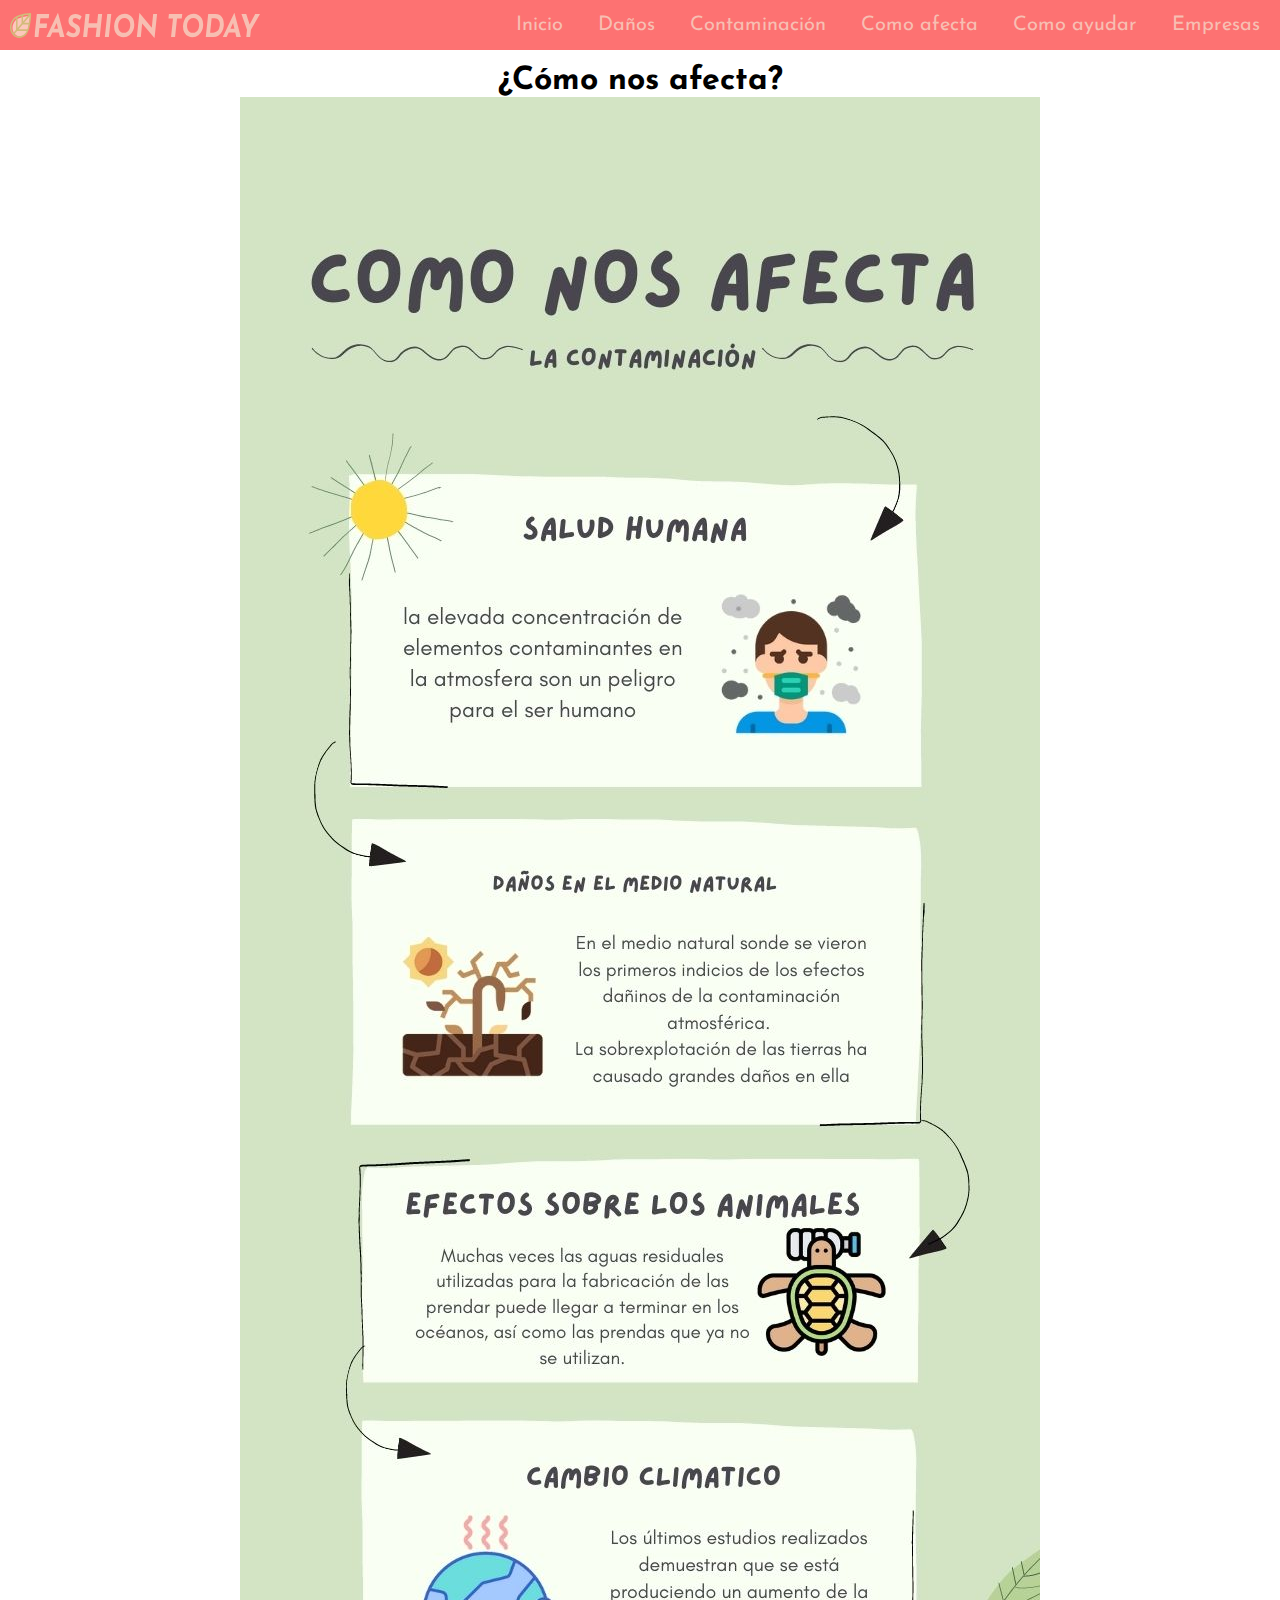
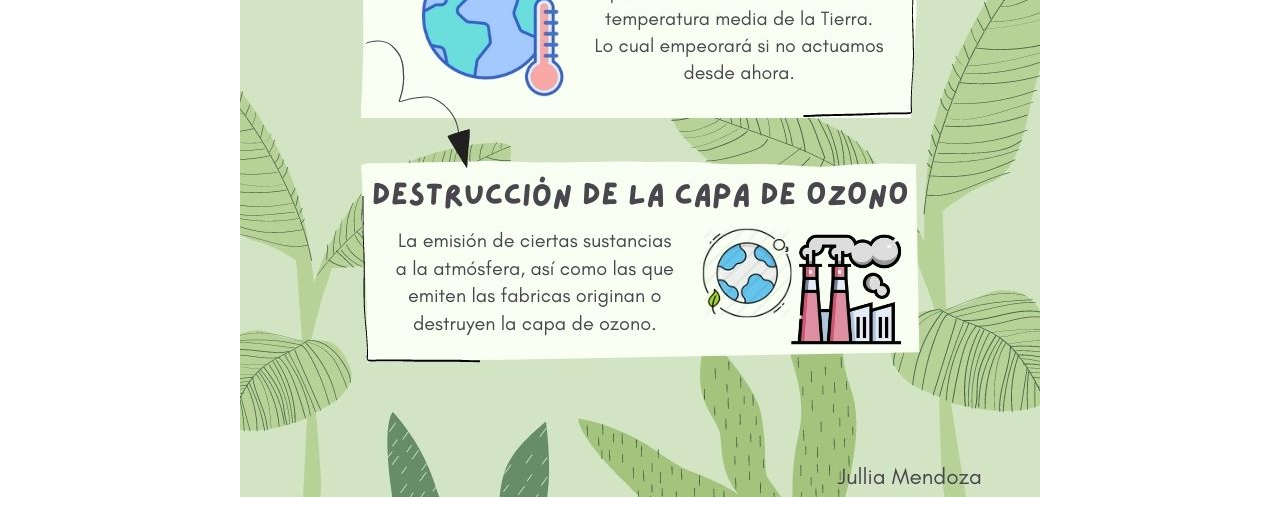
==== Posters/Afecta.html @ 1a60d44b "Add files via upload" ====
<!DOCTYPE html>
<html lang="es">
<head>
    <meta charset="UTF-8">
    <meta http-equiv="X-UA-Compatible" content="IE=edge">
    <meta name="viewport" content="width=device-width, initial-scale=1.0">
    <title>Document</title>
    <!-- Custon Style -->
    <link rel="stylesheet" href="../style.css">
    <!-- Icono -->
    <link rel="icon" href="../media/HojaLogo.png">
    <!-- Josefin Sans -->
    <link rel="preconnect" href="https://fonts.googleapis.com">
    <link rel="preconnect" href="https://fonts.gstatic.com" crossorigin>
    <link href="https://fonts.googleapis.com/css2?family=Josefin+Sans&display=swap" rel="stylesheet">
    <!-- Font awesome -->
    <link rel="stylesheet" href="https://cdnjs.cloudflare.com/ajax/libs/font-awesome/5.15.3/css/all.min.css">
</head>
<body>
    <div class="nav-container">
        <nav class="seccion1-nav">
            <div class="seccion1-img">
                <svg class="nav-img" xmlns="http://www.w3.org/2000/svg" xmlns:xlink="http://www.w3.org/1999/xlink" viewBox="306.2462 257.6844 651.5076 55.6311" width="651.5076" height="55.6311" preserveAspectRatio="none"><defs/><style>.companyName01f281cb-2242-438c-acd5-b2efd88cdcb4 {fill:#F7BFB2;fill-opacity:1;}.icon101f281cb-2242-438c-acd5-b2efd88cdcb4 {fill:#FDC8BC;fill-opacity:1;}.icon201f281cb-2242-438c-acd5-b2efd88cdcb4 {fill:#D2BB7A;fill-opacity:1;}.icon3-str01f281cb-2242-438c-acd5-b2efd88cdcb4 {stroke:#8F8F8F;stroke-opacity:1;}.icon301f281cb-2242-438c-acd5-b2efd88cdcb4 {fill:#8F8F8F;fill-opacity:1;}</style><g opacity="1" transform="rotate(0 369.8771 257.6844)"> <svg width="587.8767" height="55.6311" x="369.8771" y="257.6844" version="1.1" preserveAspectRatio="none" viewBox="2.6 -30.6 336.03999999999996 31.8"> <g transform="matrix(1 0 0 1 0 0)" class="companyName01f281cb-2242-438c-acd5-b2efd88cdcb4"><path id="id-01f281cb-2242-438c-acd5-b2efd88cdcb4D6z1nYkh13" d="M6.20-29.44L24.60-29.44L23.92-23.92L11.52-23.92L10.72-17.12L21.44-17.12L20.72-11.56L10-11.56L8.60 0L2.60 0L6.20-29.44Z M40.60 0L39.04-5.76L29.28-5.76L26.16 0L20.44 0L37.48-30.60L37.80-30.60L47.32 0L40.60 0ZM31.88-10.64L37.72-10.64L35.76-17.80L31.88-10.64Z M70.28-21.80Q66.36-24.32 63.44-24.32L63.44-24.32Q59.84-24.32 59.48-21.52L59.48-21.52Q59.28-20.12 60.68-18.96Q62.08-17.80 64.56-16.72L64.56-16.72Q67.36-15.44 68.96-13.72Q70.56-12 70.56-8.96L70.56-8.96Q70.56-8.04 70.48-7.56L70.48-7.56Q70.20-5.40 68.92-3.62Q67.64-1.84 65.42-0.78Q63.20 0.28 60.32 0.28L60.32 0.28Q57.48 0.28 54.72-0.68Q51.96-1.64 49.68-3.52L49.68-3.52L52.80-7.88Q54.28-6.56 56.32-5.72Q58.36-4.88 59.96-4.88L59.96-4.88Q61.72-4.88 62.98-5.58Q64.24-6.28 64.44-7.92L64.44-7.92Q64.68-10.20 60.64-12.12L60.64-12.12Q58.44-13.16 56.98-14.08Q55.52-15 54.44-16.54Q53.36-18.08 53.36-20.28L53.36-20.28Q53.36-20.64 53.44-21.44L53.44-21.44Q53.88-25.24 56.66-27.40Q59.44-29.56 63.64-29.48L63.64-29.48Q66.88-29.28 68.98-28.42Q71.08-27.56 73.04-26.08L73.04-26.08L70.28-21.80Z M103.48-29.44L99.88 0L93.88 0L95.36-11.96L82.60-11.96L81.12 0L75.12 0L78.72-29.44L84.72-29.44L83.28-17.64L96.04-17.64L97.48-29.44L103.48-29.44Z M111.12-29.44L117.12-29.44L113.52 0L107.52 0L111.12-29.44Z M135.40 0.28Q131.84 0.28 128.60-1.24Q125.36-2.76 123.32-5.90Q121.28-9.04 121.28-13.72L121.28-13.72Q121.28-17.48 123.10-21.18Q124.92-24.88 128.56-27.30Q132.20-29.72 137.28-29.72L137.28-29.72Q140.84-29.72 144.08-28.20Q147.32-26.68 149.36-23.54Q151.40-20.40 151.40-15.72L151.40-15.72Q151.40-11.96 149.58-8.26Q147.76-4.56 144.12-2.14Q140.48 0.28 135.40 0.28L135.40 0.28ZM135.48-5.32Q138.88-5.32 141.12-6.86Q143.36-8.40 144.38-10.70Q145.40-13 145.40-15.40L145.40-15.40Q145.40-17.72 144.32-19.72Q143.24-21.72 141.32-22.92Q139.40-24.12 137.04-24.12L137.04-24.12Q133.64-24.12 131.44-22.60Q129.24-21.08 128.26-18.76Q127.28-16.44 127.28-14.04L127.28-14.04Q127.28-11.72 128.32-9.72Q129.36-7.72 131.24-6.52Q133.12-5.32 135.48-5.32L135.48-5.32Z M179.48-29.44L185.32-29.44L181.56 1.20L181.40 1.20L163.08-17.40L161.08 0L155.20 0L158.96-30.60L159.20-30.60L177.44-11.68L179.48-29.44Z M202.96-29.44L222.80-29.44L222.08-23.72L215.04-23.72L212.12 0L206.12 0L209.04-23.72L202.24-23.72L202.96-29.44Z M238.04 0.28Q234.48 0.28 231.24-1.24Q228-2.76 225.96-5.90Q223.92-9.04 223.92-13.72L223.92-13.72Q223.92-17.48 225.74-21.18Q227.56-24.88 231.20-27.30Q234.84-29.72 239.92-29.72L239.92-29.72Q243.48-29.72 246.72-28.20Q249.96-26.68 252-23.54Q254.04-20.40 254.04-15.72L254.04-15.72Q254.04-11.96 252.22-8.26Q250.40-4.56 246.76-2.14Q243.12 0.28 238.04 0.28L238.04 0.28ZM238.12-5.32Q241.52-5.32 243.76-6.86Q246-8.40 247.02-10.70Q248.04-13 248.04-15.40L248.04-15.40Q248.04-17.72 246.96-19.72Q245.88-21.72 243.96-22.92Q242.04-24.12 239.68-24.12L239.68-24.12Q236.28-24.12 234.08-22.60Q231.88-21.08 230.90-18.76Q229.92-16.44 229.92-14.04L229.92-14.04Q229.92-11.72 230.96-9.72Q232-7.72 233.88-6.52Q235.76-5.32 238.12-5.32L238.12-5.32Z M257.88 0L261.48-29.44L271.88-29.44Q276.40-29.44 279.28-27.64Q282.16-25.84 283.46-22.92Q284.76-20 284.76-16.44L284.76-16.44Q284.76-15.36 284.64-14.20L284.64-14.20Q284.16-9.96 281.96-6.72Q279.76-3.48 276.44-1.74Q273.12 0 269.40 0L269.40 0L257.88 0ZM264.36-5.60L269.08-5.60Q273.08-5.60 275.66-7.92Q278.24-10.24 278.72-14.60L278.72-14.60Q278.84-15.44 278.84-16.20L278.84-16.20Q278.84-19.12 277.58-20.82Q276.32-22.52 274.60-23.20Q272.88-23.88 271.32-23.88L271.32-23.88L266.60-23.88L264.36-5.60Z M303.36 0L301.80-5.76L292.04-5.76L288.92 0L283.20 0L300.24-30.60L300.56-30.60L310.08 0L303.36 0ZM294.64-10.64L300.48-10.64L298.52-17.80L294.64-10.64Z M331.48-29.44L338.64-29.44L325.12-9.16L324.00 0L318.20 0L319.32-9.16L310.96-29.44L318.12-29.44L323.20-15.84L331.48-29.44Z"/></g> </svg> </g><g opacity="1" transform="rotate(0 306.2462 257.6844)"> <svg width="55.6309" height="55.6311" x="306.2462" y="257.6844" version="1.1" preserveAspectRatio="none" viewBox="40.99957275390625 40.999942779541016 117.99992370605467 118.00006103515624"> <g transform="matrix(1 0 0 1 0 0)"><g><path d="M129.032 136.545c-17.903 17.896-44.485 20.339-62.081 2.749s-15.153-44.162 2.75-62.059c8.024-8.021 24.401-14.232 41.244-17.434 20.737-3.942 37.791-4.841 37.791-4.841 1.498-.079 2.636 1.08 2.53 2.576.001 0-4.331 61.113-22.234 79.009z" data-color="1" class="icon101f281cb-2242-438c-acd5-b2efd88cdcb4"/><path d="M157.157 42.921c-1.294-1.316-3.129-1.993-5.001-1.915-.82.044-20.376 1.113-44.02 5.608-21.76 4.136-40.135 11.987-49.155 21.004-22.721 22.712-24.069 55.618-3.136 76.543C65.774 154.086 78.398 159 91.354 159c14.357 0 29.119-6.036 41.062-17.974 21.249-21.241 26.36-90.149 26.567-93.074.132-1.881-.533-3.714-1.826-5.031zm-43.959 11.076c12.683-2.266 24.031-3.532 31.254-4.193l-31.254 31.242V53.997zm-8.181 35.227L82.743 111.49V62.444c6.479-2.694 14.041-5.025 22.274-6.836v33.616zm5.764 5.802h32.882c-1.777 7.763-3.95 15.466-6.585 22.266H88.507l22.274-22.266zm8.181-8.178l31.069-31.058c-.795 7.421-2.248 18.91-4.63 31.058h-26.439zM64.765 73.399c2.46-2.459 5.782-4.831 9.797-7.049v53.317l-15.675 15.669c-14.666-17.675-12.465-43.599 5.878-61.937zm61.866 61.845c-18.345 18.335-44.279 20.534-61.96 5.875l15.655-15.649h53.095c-2.038 3.917-4.29 7.275-6.79 9.774z" data-color="2" class="icon201f281cb-2242-438c-acd5-b2efd88cdcb4"/></g></g> </svg> </g></svg>
            </div>
            <div class="seccion1-img2">
                <svg class="nav-img2" xmlns="http://www.w3.org/2000/svg" xmlns:xlink="http://www.w3.org/1999/xlink" viewBox="437.2457 408.1278 130.7437 130.7443" width="130.7437" height="130.7443" preserveAspectRatio="none"><defs/><style>.companyName7984eb50-376e-402a-8617-f8413b27dee9 {fill:#F7BFB2;fill-opacity:1;}.icon17984eb50-376e-402a-8617-f8413b27dee9 {fill:#FDC8BC;fill-opacity:1;}.icon27984eb50-376e-402a-8617-f8413b27dee9 {fill:#D2BB7A;fill-opacity:1;}.icon3-str7984eb50-376e-402a-8617-f8413b27dee9 {stroke:#8F8F8F;stroke-opacity:1;}.icon37984eb50-376e-402a-8617-f8413b27dee9 {fill:#8F8F8F;fill-opacity:1;}</style><g opacity="1" transform="rotate(0 471.0617 471.6844)"> <svg width="38.3713" height="3.6311" x="471.0617" y="471.6844" version="1.1" preserveAspectRatio="none" viewBox="2.6 -30.6 336.03999999999996 31.8"> <g transform="matrix(1 0 0 1 0 0)" class="companyName7984eb50-376e-402a-8617-f8413b27dee9"><path id="id-7984eb50-376e-402a-8617-f8413b27dee9D6z1nYkh13" d="M6.20-29.44L24.60-29.44L23.92-23.92L11.52-23.92L10.72-17.12L21.44-17.12L20.72-11.56L10-11.56L8.60 0L2.60 0L6.20-29.44Z M40.60 0L39.04-5.76L29.28-5.76L26.16 0L20.44 0L37.48-30.60L37.80-30.60L47.32 0L40.60 0ZM31.88-10.64L37.72-10.64L35.76-17.80L31.88-10.64Z M70.28-21.80Q66.36-24.32 63.44-24.32L63.44-24.32Q59.84-24.32 59.48-21.52L59.48-21.52Q59.28-20.12 60.68-18.96Q62.08-17.80 64.56-16.72L64.56-16.72Q67.36-15.44 68.96-13.72Q70.56-12 70.56-8.96L70.56-8.96Q70.56-8.04 70.48-7.56L70.48-7.56Q70.20-5.40 68.92-3.62Q67.64-1.84 65.42-0.78Q63.20 0.28 60.32 0.28L60.32 0.28Q57.48 0.28 54.72-0.68Q51.96-1.64 49.68-3.52L49.68-3.52L52.80-7.88Q54.28-6.56 56.32-5.72Q58.36-4.88 59.96-4.88L59.96-4.88Q61.72-4.88 62.98-5.58Q64.24-6.28 64.44-7.92L64.44-7.92Q64.68-10.20 60.64-12.12L60.64-12.12Q58.44-13.16 56.98-14.08Q55.52-15 54.44-16.54Q53.36-18.08 53.36-20.28L53.36-20.28Q53.36-20.64 53.44-21.44L53.44-21.44Q53.88-25.24 56.66-27.40Q59.44-29.56 63.64-29.48L63.64-29.48Q66.88-29.28 68.98-28.42Q71.08-27.56 73.04-26.08L73.04-26.08L70.28-21.80Z M103.48-29.44L99.88 0L93.88 0L95.36-11.96L82.60-11.96L81.12 0L75.12 0L78.72-29.44L84.72-29.44L83.28-17.64L96.04-17.64L97.48-29.44L103.48-29.44Z M111.12-29.44L117.12-29.44L113.52 0L107.52 0L111.12-29.44Z M135.40 0.28Q131.84 0.28 128.60-1.24Q125.36-2.76 123.32-5.90Q121.28-9.04 121.28-13.72L121.28-13.72Q121.28-17.48 123.10-21.18Q124.92-24.88 128.56-27.30Q132.20-29.72 137.28-29.72L137.28-29.72Q140.84-29.72 144.08-28.20Q147.32-26.68 149.36-23.54Q151.40-20.40 151.40-15.72L151.40-15.72Q151.40-11.96 149.58-8.26Q147.76-4.56 144.12-2.14Q140.48 0.28 135.40 0.28L135.40 0.28ZM135.48-5.32Q138.88-5.32 141.12-6.86Q143.36-8.40 144.38-10.70Q145.40-13 145.40-15.40L145.40-15.40Q145.40-17.72 144.32-19.72Q143.24-21.72 141.32-22.92Q139.40-24.12 137.04-24.12L137.04-24.12Q133.64-24.12 131.44-22.60Q129.24-21.08 128.26-18.76Q127.28-16.44 127.28-14.04L127.28-14.04Q127.28-11.72 128.32-9.72Q129.36-7.72 131.24-6.52Q133.12-5.32 135.48-5.32L135.48-5.32Z M179.48-29.44L185.32-29.44L181.56 1.20L181.40 1.20L163.08-17.40L161.08 0L155.20 0L158.96-30.60L159.20-30.60L177.44-11.68L179.48-29.44Z M202.96-29.44L222.80-29.44L222.08-23.72L215.04-23.72L212.12 0L206.12 0L209.04-23.72L202.24-23.72L202.96-29.44Z M238.04 0.28Q234.48 0.28 231.24-1.24Q228-2.76 225.96-5.90Q223.92-9.04 223.92-13.72L223.92-13.72Q223.92-17.48 225.74-21.18Q227.56-24.88 231.20-27.30Q234.84-29.72 239.92-29.72L239.92-29.72Q243.48-29.72 246.72-28.20Q249.96-26.68 252-23.54Q254.04-20.40 254.04-15.72L254.04-15.72Q254.04-11.96 252.22-8.26Q250.40-4.56 246.76-2.14Q243.12 0.28 238.04 0.28L238.04 0.28ZM238.12-5.32Q241.52-5.32 243.76-6.86Q246-8.40 247.02-10.70Q248.04-13 248.04-15.40L248.04-15.40Q248.04-17.72 246.96-19.72Q245.88-21.72 243.96-22.92Q242.04-24.12 239.68-24.12L239.68-24.12Q236.28-24.12 234.08-22.60Q231.88-21.08 230.90-18.76Q229.92-16.44 229.92-14.04L229.92-14.04Q229.92-11.72 230.96-9.72Q232-7.72 233.88-6.52Q235.76-5.32 238.12-5.32L238.12-5.32Z M257.88 0L261.48-29.44L271.88-29.44Q276.40-29.44 279.28-27.64Q282.16-25.84 283.46-22.92Q284.76-20 284.76-16.44L284.76-16.44Q284.76-15.36 284.64-14.20L284.64-14.20Q284.16-9.96 281.96-6.72Q279.76-3.48 276.44-1.74Q273.12 0 269.40 0L269.40 0L257.88 0ZM264.36-5.60L269.08-5.60Q273.08-5.60 275.66-7.92Q278.24-10.24 278.72-14.60L278.72-14.60Q278.84-15.44 278.84-16.20L278.84-16.20Q278.84-19.12 277.58-20.82Q276.32-22.52 274.60-23.20Q272.88-23.88 271.32-23.88L271.32-23.88L266.60-23.88L264.36-5.60Z M303.36 0L301.80-5.76L292.04-5.76L288.92 0L283.20 0L300.24-30.60L300.56-30.60L310.08 0L303.36 0ZM294.64-10.64L300.48-10.64L298.52-17.80L294.64-10.64Z M331.48-29.44L338.64-29.44L325.12-9.16L324.00 0L318.20 0L319.32-9.16L310.96-29.44L318.12-29.44L323.20-15.84L331.48-29.44Z"/></g> </svg> </g><g opacity="1" transform="rotate(0 437.2457 408.1278)"> <svg width="130.7437" height="130.7443" x="437.2457" y="408.1278" version="1.1" preserveAspectRatio="none" viewBox="40.99957275390625 40.999942779541016 117.99992370605467 118.00006103515624"> <g transform="matrix(1 0 0 1 0 0)"><g><path d="M129.032 136.545c-17.903 17.896-44.485 20.339-62.081 2.749s-15.153-44.162 2.75-62.059c8.024-8.021 24.401-14.232 41.244-17.434 20.737-3.942 37.791-4.841 37.791-4.841 1.498-.079 2.636 1.08 2.53 2.576.001 0-4.331 61.113-22.234 79.009z" data-color="1" class="icon17984eb50-376e-402a-8617-f8413b27dee9"/><path d="M157.157 42.921c-1.294-1.316-3.129-1.993-5.001-1.915-.82.044-20.376 1.113-44.02 5.608-21.76 4.136-40.135 11.987-49.155 21.004-22.721 22.712-24.069 55.618-3.136 76.543C65.774 154.086 78.398 159 91.354 159c14.357 0 29.119-6.036 41.062-17.974 21.249-21.241 26.36-90.149 26.567-93.074.132-1.881-.533-3.714-1.826-5.031zm-43.959 11.076c12.683-2.266 24.031-3.532 31.254-4.193l-31.254 31.242V53.997zm-8.181 35.227L82.743 111.49V62.444c6.479-2.694 14.041-5.025 22.274-6.836v33.616zm5.764 5.802h32.882c-1.777 7.763-3.95 15.466-6.585 22.266H88.507l22.274-22.266zm8.181-8.178l31.069-31.058c-.795 7.421-2.248 18.91-4.63 31.058h-26.439zM64.765 73.399c2.46-2.459 5.782-4.831 9.797-7.049v53.317l-15.675 15.669c-14.666-17.675-12.465-43.599 5.878-61.937zm61.866 61.845c-18.345 18.335-44.279 20.534-61.96 5.875l15.655-15.649h53.095c-2.038 3.917-4.29 7.275-6.79 9.774z" data-color="2" class="icon27984eb50-376e-402a-8617-f8413b27dee9"/></g></g> </svg> </g></svg>
            </div>
            <div class="iconContainer">
                <i class="icono fas fa-list"></i>
            </div>
            <div class="aContainer">
                <a class="nav-item" href="../index.html">Inicio</a>
                <a class="nav-item" href="Daños.html">Daños</a>
                <a class="nav-item" href="Contaminacion.html">Contaminación</a> 
                <a class="nav-item" href="#">Como afecta</a> 
                <a class="nav-item" href="Evitar.html">Como ayudar</a> 
                <a class="nav-item" href="Empresas.html">Empresas</a> 
            </div>
        </nav>      
    </div>
    <div class="imgContainer">
        <div class="divImgContainer">
            <h1 class="imgcontainer-h1">¿Cómo nos afecta?</h1>
            <img class="imgContainer-img" src="../media/3.jpg" alt="">
        </div>
    </div>

    <script>
        let navIconContainer = document.querySelector(".iconContainer")
        let aContainer = document.querySelector(".aContainer")
        let navItem = document.querySelector("nav-item")

        navIconContainer.addEventListener("click",()=>{
        aContainer.classList.toggle("show")
        })
    </script>
</body>
</html>
---- style.css ----
*{
    margin: 0;
    padding: 0;
    box-sizing: border-box;
    font-family: 'Josefin Sans', sans-serif;
}

:root{
    --a: #FD7272;
    --b:#FC427B;
    --c:#ffcccc;
    --d:#A3CB38;
    --e:#f8c291;
    --f:#b8e994;
    --g:#0c2461;
    --h:#F8EFBA;
    --i:#B33771;
    --j:#b8e994;
    --k:#f8c291;
    --l:#ffb8b8;
    --m:#2ed573;
    --desenfoque-color:rgba(210, 187, 122, 0.6);
    --blur:blur(3px);
    --desenfoque-white:rgba(255, 255, 255, 0.801);
    --colorLogo: rgb(247,191,178);
}
/* Navegacion */

.nav-container{
    position: relative;
    z-index: 10;
    position: sticky;
    top: 0;
}
.seccion1-nav{
    background: var(--a);
    height: 50px;
    text-align: right;

    display: flex;
    align-items: center;
}
.nav-img{
    width: 250px;
    height: 25px;
    margin-left: 10px;
}
.seccion1-img{
    display: flex;
    align-items:center;
    flex-grow: 1;
}
.seccion1-img2{
    display: flex;
    align-items:center;
    flex-grow: 1;
    display: none;
}
.nav-item{
    font-size: 20px;
    text-decoration: none;
    color: var(--colorLogo);
    padding: 5px 10px 5px 10px;
    margin-right: 10px;
    transition: .2s;
}
.nav-item:hover{
    border-bottom: 4px solid white;
    border-radius: 3px;
    background:var(--colorLogo);
    color: white;
}
.iconContainer{
    visibility: hidden;
}
/* Header */
.header{
    background: url("media/FondoProduccion4.jpg")no-repeat center center/cover ;;
    height: 350px;
    display: flex;
    align-items: center;
    justify-content: center;
}
.header-h1{
    background: var(--desenfoque-white);
    backdrop-filter: var(--blur);
    font-size: 45px;
    color: var(--colorLogo);
    padding: 20px;
    width: 80%;
    max-width: 1000px;
    display: flex;
    align-items: center;
    justify-content: center;
    text-align: center;
    border-radius: 10px ;
    z-index: 0;
}
/* Seccion 2 */
.contenido{
    width: 80%;
    max-width: 1000px;
    margin: 50px auto;
    display: flex;
    flex-wrap: wrap;
}
.seccion2-h1{
    font-size: 40px;
    margin: 0 0 20px 0;
    color: var(--l);
}
.seccion2-p{
    font-size: 20px;
    text-align: justify;
}
/* Seccion del portafolio */

.portadas{
    display: flex;
    flex-wrap: wrap;
    justify-content: center;
    width: 90%;
    max-width: 1300px;
    margin: 0 auto;
}
.portafolio-container{
    display: flex;
    flex-direction: column;

    margin: 20px;
    text-align: center;
    border-radius: 15px;
}
.imagen{
    width: 350px;
    height: 350px;
    border-radius: 15px;
    box-shadow: 15px -15px var(--j);
    transition: .3s;
}
.imagen:hover{
    box-shadow: 15px -16px var(--d);
    box-shadow: 3px 4px 5px 1px rgba(0, 0, 0, 0.2);
}
.pregunta{
    font-size: 20px;
    color: black;
    text-decoration: none;
    padding: 15px;
    width: 100%;
    margin: 0 auto;
}
.imgContainer{
    width: 100%;
    margin: 0 auto;
    display: flex;
    justify-content: center;
}
.divImgContainer{
    margin: 15px 0 15px 0;
}
.imgcontainer-h1{
    text-align: center;
}
.imgContainer-img{
    width: 100%;
}

@media (max-width:1050px) {
    /* navegacion */
    .seccion1-img{
        display: none;
    }
    .seccion1-img2{
        display: flex;
    }
    .nav-img2{
        width: 50px;
        height: 50px;
        margin-left: 10px;
    }
    .nav-item{
        font-size: 20px;
        text-decoration: none;
        color: var(--colorLogo);
        padding: 5px 10px 5px 10px;
        margin-right: 10px;
        transition: none;
        margin: 5px;
    }
    .nav-item:hover{
        border-bottom: none;
        border-radius: none;
        background:none;
    }
    .seccion1-nav{

        height: 70px;
    
        display: flex;
        flex-wrap: wrap;
        align-items: center;
    }
    .aContainer{
        visibility: hidden;

        display: flex;
        flex-direction: column;
        align-items: center;
        position: absolute;
        background: var(--a);
        width: 100%;
        top: 70px;
    }
    .iconContainer{
        visibility: visible;
        color: white;
        font-size: 30px;
        padding: 20px;
        cursor: pointer;
    }
    .fa-list{
        text-align: center;
    }
    .show{
        visibility: initial;
    }
    
    .header-h1{
        font-size: 40px;
    }
    .seccion2-h1{
        font-size: 30px;
    }
    .seccion2-p{
        font-size: 20px;
    }
    .imagen{
        height:280px ;
        width:280px ;
    }
}
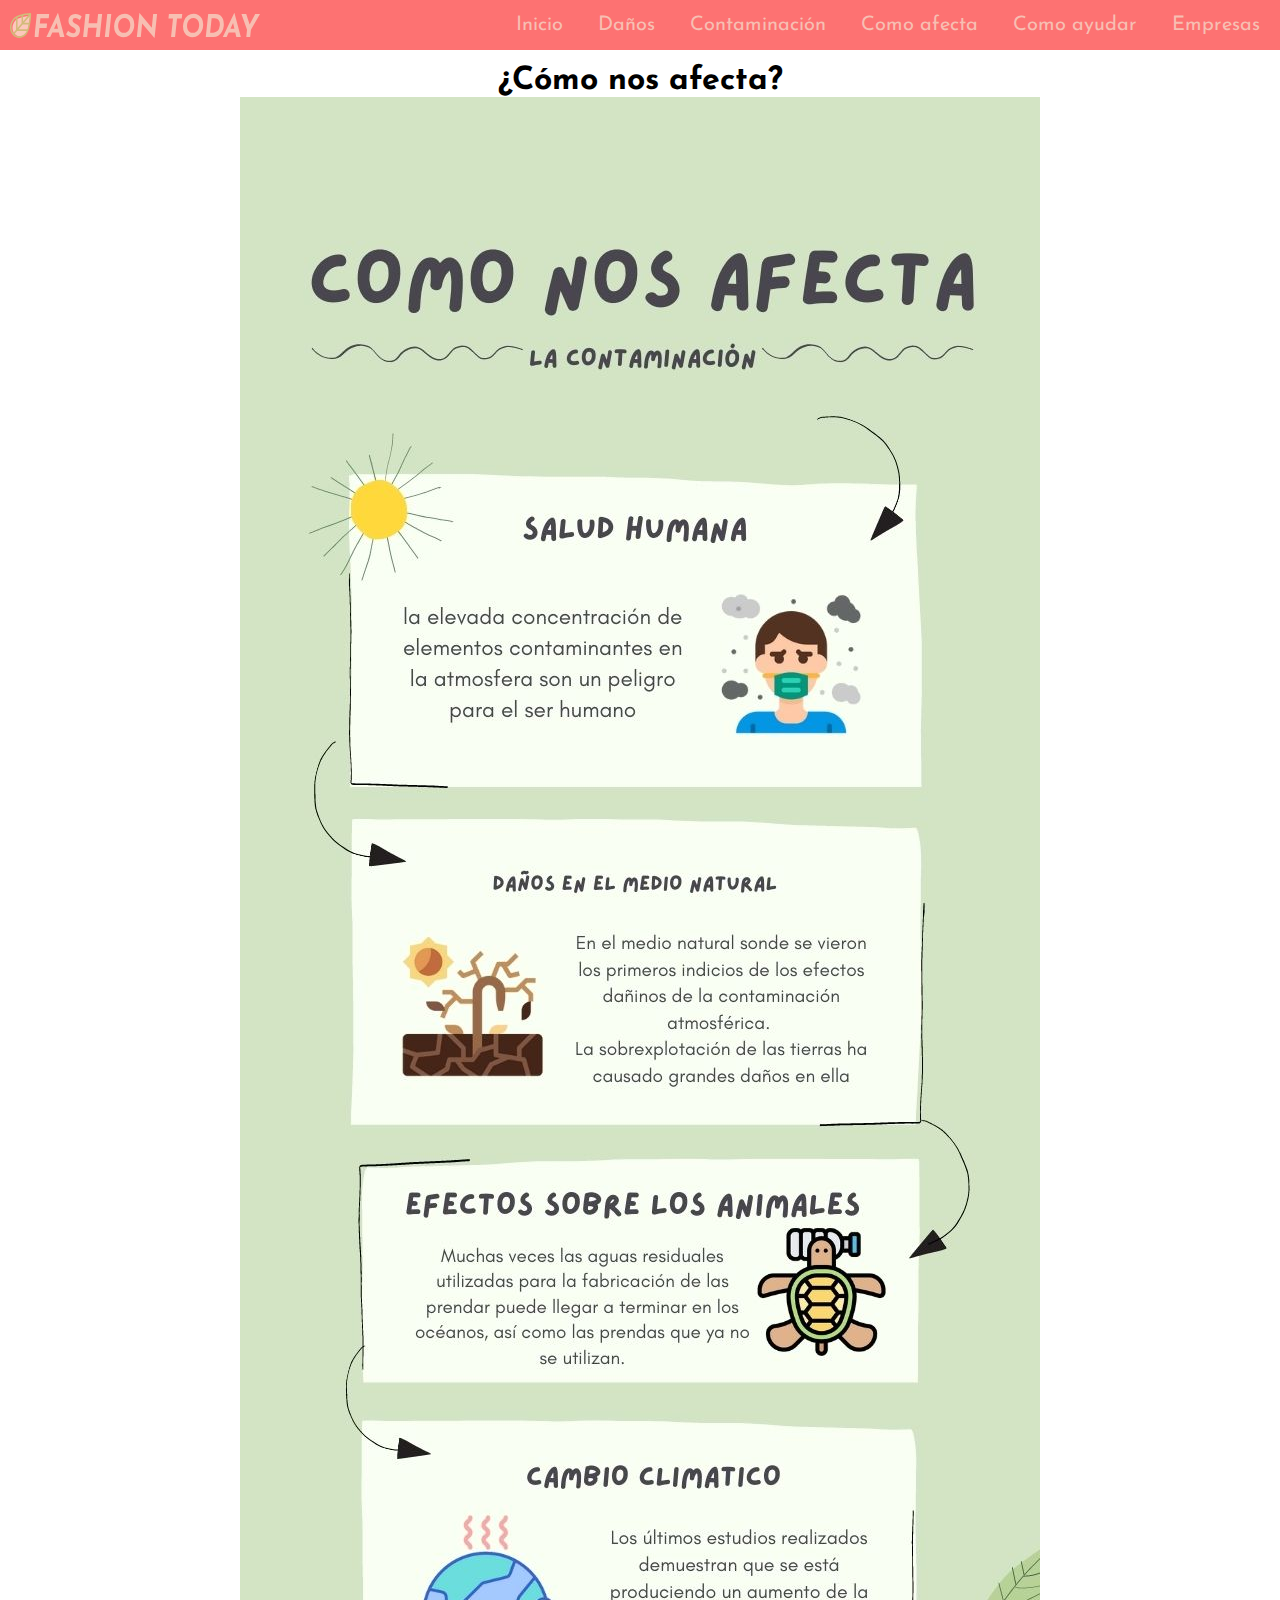
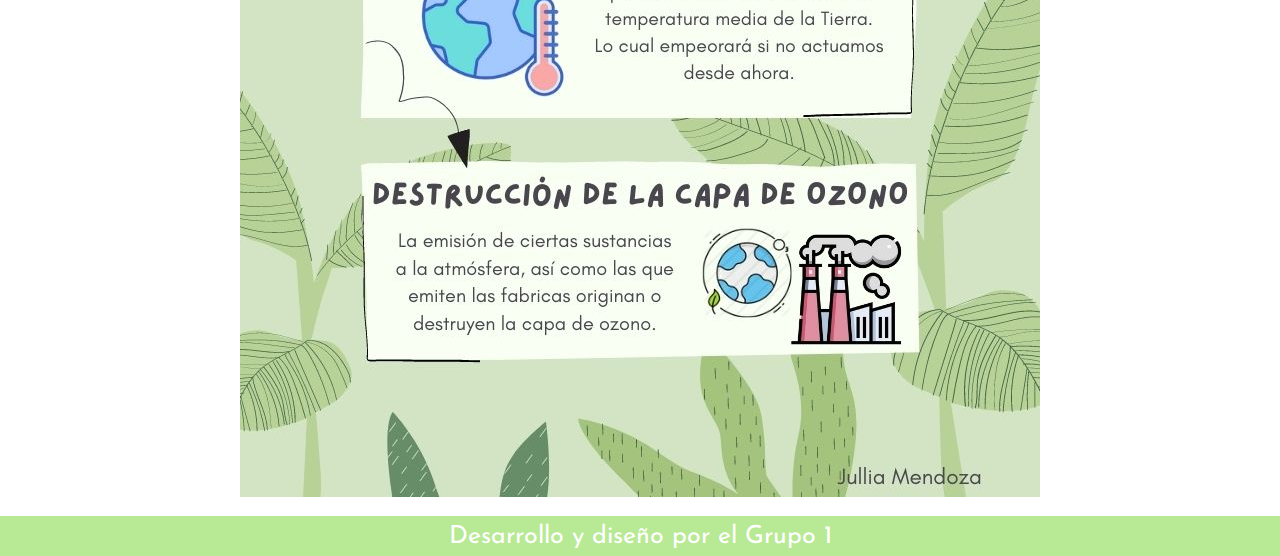
==== commit 68cf2057: "Add files via upload" ====
--- a/Posters/Afecta.html
+++ b/Posters/Afecta.html
@@ -4,7 +4,7 @@
     <meta charset="UTF-8">
     <meta http-equiv="X-UA-Compatible" content="IE=edge">
     <meta name="viewport" content="width=device-width, initial-scale=1.0">
-    <title>Document</title>
+    <title>¿Cómo nos afecta?</title>
     <!-- Custon Style -->
     <link rel="stylesheet" href="../style.css">
     <!-- Icono -->
@@ -20,10 +20,10 @@
     <div class="nav-container">
         <nav class="seccion1-nav">
             <div class="seccion1-img">
-                <svg class="nav-img" xmlns="http://www.w3.org/2000/svg" xmlns:xlink="http://www.w3.org/1999/xlink" viewBox="306.2462 257.6844 651.5076 55.6311" width="651.5076" height="55.6311" preserveAspectRatio="none"><defs/><style>.companyName01f281cb-2242-438c-acd5-b2efd88cdcb4 {fill:#F7BFB2;fill-opacity:1;}.icon101f281cb-2242-438c-acd5-b2efd88cdcb4 {fill:#FDC8BC;fill-opacity:1;}.icon201f281cb-2242-438c-acd5-b2efd88cdcb4 {fill:#D2BB7A;fill-opacity:1;}.icon3-str01f281cb-2242-438c-acd5-b2efd88cdcb4 {stroke:#8F8F8F;stroke-opacity:1;}.icon301f281cb-2242-438c-acd5-b2efd88cdcb4 {fill:#8F8F8F;fill-opacity:1;}</style><g opacity="1" transform="rotate(0 369.8771 257.6844)"> <svg width="587.8767" height="55.6311" x="369.8771" y="257.6844" version="1.1" preserveAspectRatio="none" viewBox="2.6 -30.6 336.03999999999996 31.8"> <g transform="matrix(1 0 0 1 0 0)" class="companyName01f281cb-2242-438c-acd5-b2efd88cdcb4"><path id="id-01f281cb-2242-438c-acd5-b2efd88cdcb4D6z1nYkh13" d="M6.20-29.44L24.60-29.44L23.92-23.92L11.52-23.92L10.72-17.12L21.44-17.12L20.72-11.56L10-11.56L8.60 0L2.60 0L6.20-29.44Z M40.60 0L39.04-5.76L29.28-5.76L26.16 0L20.44 0L37.48-30.60L37.80-30.60L47.32 0L40.60 0ZM31.88-10.64L37.72-10.64L35.76-17.80L31.88-10.64Z M70.28-21.80Q66.36-24.32 63.44-24.32L63.44-24.32Q59.84-24.32 59.48-21.52L59.48-21.52Q59.28-20.12 60.68-18.96Q62.08-17.80 64.56-16.72L64.56-16.72Q67.36-15.44 68.96-13.72Q70.56-12 70.56-8.96L70.56-8.96Q70.56-8.04 70.48-7.56L70.48-7.56Q70.20-5.40 68.92-3.62Q67.64-1.84 65.42-0.78Q63.20 0.28 60.32 0.28L60.32 0.28Q57.48 0.28 54.72-0.68Q51.96-1.64 49.68-3.52L49.68-3.52L52.80-7.88Q54.28-6.56 56.32-5.72Q58.36-4.88 59.96-4.88L59.96-4.88Q61.72-4.88 62.98-5.58Q64.24-6.28 64.44-7.92L64.44-7.92Q64.68-10.20 60.64-12.12L60.64-12.12Q58.44-13.16 56.98-14.08Q55.52-15 54.44-16.54Q53.36-18.08 53.36-20.28L53.36-20.28Q53.36-20.64 53.44-21.44L53.44-21.44Q53.88-25.24 56.66-27.40Q59.44-29.56 63.64-29.48L63.64-29.48Q66.88-29.28 68.98-28.42Q71.08-27.56 73.04-26.08L73.04-26.08L70.28-21.80Z M103.48-29.44L99.88 0L93.88 0L95.36-11.96L82.60-11.96L81.12 0L75.12 0L78.72-29.44L84.72-29.44L83.28-17.64L96.04-17.64L97.48-29.44L103.48-29.44Z M111.12-29.44L117.12-29.44L113.52 0L107.52 0L111.12-29.44Z M135.40 0.28Q131.84 0.28 128.60-1.24Q125.36-2.76 123.32-5.90Q121.28-9.04 121.28-13.72L121.28-13.72Q121.28-17.48 123.10-21.18Q124.92-24.88 128.56-27.30Q132.20-29.72 137.28-29.72L137.28-29.72Q140.84-29.72 144.08-28.20Q147.32-26.68 149.36-23.54Q151.40-20.40 151.40-15.72L151.40-15.72Q151.40-11.96 149.58-8.26Q147.76-4.56 144.12-2.14Q140.48 0.28 135.40 0.28L135.40 0.28ZM135.48-5.32Q138.88-5.32 141.12-6.86Q143.36-8.40 144.38-10.70Q145.40-13 145.40-15.40L145.40-15.40Q145.40-17.72 144.32-19.72Q143.24-21.72 141.32-22.92Q139.40-24.12 137.04-24.12L137.04-24.12Q133.64-24.12 131.44-22.60Q129.24-21.08 128.26-18.76Q127.28-16.44 127.28-14.04L127.28-14.04Q127.28-11.72 128.32-9.72Q129.36-7.72 131.24-6.52Q133.12-5.32 135.48-5.32L135.48-5.32Z M179.48-29.44L185.32-29.44L181.56 1.20L181.40 1.20L163.08-17.40L161.08 0L155.20 0L158.96-30.60L159.20-30.60L177.44-11.68L179.48-29.44Z M202.96-29.44L222.80-29.44L222.08-23.72L215.04-23.72L212.12 0L206.12 0L209.04-23.72L202.24-23.72L202.96-29.44Z M238.04 0.28Q234.48 0.28 231.24-1.24Q228-2.76 225.96-5.90Q223.92-9.04 223.92-13.72L223.92-13.72Q223.92-17.48 225.74-21.18Q227.56-24.88 231.20-27.30Q234.84-29.72 239.92-29.72L239.92-29.72Q243.48-29.72 246.72-28.20Q249.96-26.68 252-23.54Q254.04-20.40 254.04-15.72L254.04-15.72Q254.04-11.96 252.22-8.26Q250.40-4.56 246.76-2.14Q243.12 0.28 238.04 0.28L238.04 0.28ZM238.12-5.32Q241.52-5.32 243.76-6.86Q246-8.40 247.02-10.70Q248.04-13 248.04-15.40L248.04-15.40Q248.04-17.72 246.96-19.72Q245.88-21.72 243.96-22.92Q242.04-24.12 239.68-24.12L239.68-24.12Q236.28-24.12 234.08-22.60Q231.88-21.08 230.90-18.76Q229.92-16.44 229.92-14.04L229.92-14.04Q229.92-11.72 230.96-9.72Q232-7.72 233.88-6.52Q235.76-5.32 238.12-5.32L238.12-5.32Z M257.88 0L261.48-29.44L271.88-29.44Q276.40-29.44 279.28-27.64Q282.16-25.84 283.46-22.92Q284.76-20 284.76-16.44L284.76-16.44Q284.76-15.36 284.64-14.20L284.64-14.20Q284.16-9.96 281.96-6.72Q279.76-3.48 276.44-1.74Q273.12 0 269.40 0L269.40 0L257.88 0ZM264.36-5.60L269.08-5.60Q273.08-5.60 275.66-7.92Q278.24-10.24 278.72-14.60L278.72-14.60Q278.84-15.44 278.84-16.20L278.84-16.20Q278.84-19.12 277.58-20.82Q276.32-22.52 274.60-23.20Q272.88-23.88 271.32-23.88L271.32-23.88L266.60-23.88L264.36-5.60Z M303.36 0L301.80-5.76L292.04-5.76L288.92 0L283.20 0L300.24-30.60L300.56-30.60L310.08 0L303.36 0ZM294.64-10.64L300.48-10.64L298.52-17.80L294.64-10.64Z M331.48-29.44L338.64-29.44L325.12-9.16L324.00 0L318.20 0L319.32-9.16L310.96-29.44L318.12-29.44L323.20-15.84L331.48-29.44Z"/></g> </svg> </g><g opacity="1" transform="rotate(0 306.2462 257.6844)"> <svg width="55.6309" height="55.6311" x="306.2462" y="257.6844" version="1.1" preserveAspectRatio="none" viewBox="40.99957275390625 40.999942779541016 117.99992370605467 118.00006103515624"> <g transform="matrix(1 0 0 1 0 0)"><g><path d="M129.032 136.545c-17.903 17.896-44.485 20.339-62.081 2.749s-15.153-44.162 2.75-62.059c8.024-8.021 24.401-14.232 41.244-17.434 20.737-3.942 37.791-4.841 37.791-4.841 1.498-.079 2.636 1.08 2.53 2.576.001 0-4.331 61.113-22.234 79.009z" data-color="1" class="icon101f281cb-2242-438c-acd5-b2efd88cdcb4"/><path d="M157.157 42.921c-1.294-1.316-3.129-1.993-5.001-1.915-.82.044-20.376 1.113-44.02 5.608-21.76 4.136-40.135 11.987-49.155 21.004-22.721 22.712-24.069 55.618-3.136 76.543C65.774 154.086 78.398 159 91.354 159c14.357 0 29.119-6.036 41.062-17.974 21.249-21.241 26.36-90.149 26.567-93.074.132-1.881-.533-3.714-1.826-5.031zm-43.959 11.076c12.683-2.266 24.031-3.532 31.254-4.193l-31.254 31.242V53.997zm-8.181 35.227L82.743 111.49V62.444c6.479-2.694 14.041-5.025 22.274-6.836v33.616zm5.764 5.802h32.882c-1.777 7.763-3.95 15.466-6.585 22.266H88.507l22.274-22.266zm8.181-8.178l31.069-31.058c-.795 7.421-2.248 18.91-4.63 31.058h-26.439zM64.765 73.399c2.46-2.459 5.782-4.831 9.797-7.049v53.317l-15.675 15.669c-14.666-17.675-12.465-43.599 5.878-61.937zm61.866 61.845c-18.345 18.335-44.279 20.534-61.96 5.875l15.655-15.649h53.095c-2.038 3.917-4.29 7.275-6.79 9.774z" data-color="2" class="icon201f281cb-2242-438c-acd5-b2efd88cdcb4"/></g></g> </svg> </g></svg>
+                <svg onclick="window.location.href='../index.html'" class="nav-img" xmlns="http://www.w3.org/2000/svg" xmlns:xlink="http://www.w3.org/1999/xlink" viewBox="306.2462 257.6844 651.5076 55.6311" width="651.5076" height="55.6311" preserveAspectRatio="none"><defs/><style>.companyName01f281cb-2242-438c-acd5-b2efd88cdcb4 {fill:#F7BFB2;fill-opacity:1;}.icon101f281cb-2242-438c-acd5-b2efd88cdcb4 {fill:#FDC8BC;fill-opacity:1;}.icon201f281cb-2242-438c-acd5-b2efd88cdcb4 {fill:#D2BB7A;fill-opacity:1;}.icon3-str01f281cb-2242-438c-acd5-b2efd88cdcb4 {stroke:#8F8F8F;stroke-opacity:1;}.icon301f281cb-2242-438c-acd5-b2efd88cdcb4 {fill:#8F8F8F;fill-opacity:1;}</style><g opacity="1" transform="rotate(0 369.8771 257.6844)"> <svg width="587.8767" height="55.6311" x="369.8771" y="257.6844" version="1.1" preserveAspectRatio="none" viewBox="2.6 -30.6 336.03999999999996 31.8"> <g transform="matrix(1 0 0 1 0 0)" class="companyName01f281cb-2242-438c-acd5-b2efd88cdcb4"><path id="id-01f281cb-2242-438c-acd5-b2efd88cdcb4D6z1nYkh13" d="M6.20-29.44L24.60-29.44L23.92-23.92L11.52-23.92L10.72-17.12L21.44-17.12L20.72-11.56L10-11.56L8.60 0L2.60 0L6.20-29.44Z M40.60 0L39.04-5.76L29.28-5.76L26.16 0L20.44 0L37.48-30.60L37.80-30.60L47.32 0L40.60 0ZM31.88-10.64L37.72-10.64L35.76-17.80L31.88-10.64Z M70.28-21.80Q66.36-24.32 63.44-24.32L63.44-24.32Q59.84-24.32 59.48-21.52L59.48-21.52Q59.28-20.12 60.68-18.96Q62.08-17.80 64.56-16.72L64.56-16.72Q67.36-15.44 68.96-13.72Q70.56-12 70.56-8.96L70.56-8.96Q70.56-8.04 70.48-7.56L70.48-7.56Q70.20-5.40 68.92-3.62Q67.64-1.84 65.42-0.78Q63.20 0.28 60.32 0.28L60.32 0.28Q57.48 0.28 54.72-0.68Q51.96-1.64 49.68-3.52L49.68-3.52L52.80-7.88Q54.28-6.56 56.32-5.72Q58.36-4.88 59.96-4.88L59.96-4.88Q61.72-4.88 62.98-5.58Q64.24-6.28 64.44-7.92L64.44-7.92Q64.68-10.20 60.64-12.12L60.64-12.12Q58.44-13.16 56.98-14.08Q55.52-15 54.44-16.54Q53.36-18.08 53.36-20.28L53.36-20.28Q53.36-20.64 53.44-21.44L53.44-21.44Q53.88-25.24 56.66-27.40Q59.44-29.56 63.64-29.48L63.64-29.48Q66.88-29.28 68.98-28.42Q71.08-27.56 73.04-26.08L73.04-26.08L70.28-21.80Z M103.48-29.44L99.88 0L93.88 0L95.36-11.96L82.60-11.96L81.12 0L75.12 0L78.72-29.44L84.72-29.44L83.28-17.64L96.04-17.64L97.48-29.44L103.48-29.44Z M111.12-29.44L117.12-29.44L113.52 0L107.52 0L111.12-29.44Z M135.40 0.28Q131.84 0.28 128.60-1.24Q125.36-2.76 123.32-5.90Q121.28-9.04 121.28-13.72L121.28-13.72Q121.28-17.48 123.10-21.18Q124.92-24.88 128.56-27.30Q132.20-29.72 137.28-29.72L137.28-29.72Q140.84-29.72 144.08-28.20Q147.32-26.68 149.36-23.54Q151.40-20.40 151.40-15.72L151.40-15.72Q151.40-11.96 149.58-8.26Q147.76-4.56 144.12-2.14Q140.48 0.28 135.40 0.28L135.40 0.28ZM135.48-5.32Q138.88-5.32 141.12-6.86Q143.36-8.40 144.38-10.70Q145.40-13 145.40-15.40L145.40-15.40Q145.40-17.72 144.32-19.72Q143.24-21.72 141.32-22.92Q139.40-24.12 137.04-24.12L137.04-24.12Q133.64-24.12 131.44-22.60Q129.24-21.08 128.26-18.76Q127.28-16.44 127.28-14.04L127.28-14.04Q127.28-11.72 128.32-9.72Q129.36-7.72 131.24-6.52Q133.12-5.32 135.48-5.32L135.48-5.32Z M179.48-29.44L185.32-29.44L181.56 1.20L181.40 1.20L163.08-17.40L161.08 0L155.20 0L158.96-30.60L159.20-30.60L177.44-11.68L179.48-29.44Z M202.96-29.44L222.80-29.44L222.08-23.72L215.04-23.72L212.12 0L206.12 0L209.04-23.72L202.24-23.72L202.96-29.44Z M238.04 0.28Q234.48 0.28 231.24-1.24Q228-2.76 225.96-5.90Q223.92-9.04 223.92-13.72L223.92-13.72Q223.92-17.48 225.74-21.18Q227.56-24.88 231.20-27.30Q234.84-29.72 239.92-29.72L239.92-29.72Q243.48-29.72 246.72-28.20Q249.96-26.68 252-23.54Q254.04-20.40 254.04-15.72L254.04-15.72Q254.04-11.96 252.22-8.26Q250.40-4.56 246.76-2.14Q243.12 0.28 238.04 0.28L238.04 0.28ZM238.12-5.32Q241.52-5.32 243.76-6.86Q246-8.40 247.02-10.70Q248.04-13 248.04-15.40L248.04-15.40Q248.04-17.72 246.96-19.72Q245.88-21.72 243.96-22.92Q242.04-24.12 239.68-24.12L239.68-24.12Q236.28-24.12 234.08-22.60Q231.88-21.08 230.90-18.76Q229.92-16.44 229.92-14.04L229.92-14.04Q229.92-11.72 230.96-9.72Q232-7.72 233.88-6.52Q235.76-5.32 238.12-5.32L238.12-5.32Z M257.88 0L261.48-29.44L271.88-29.44Q276.40-29.44 279.28-27.64Q282.16-25.84 283.46-22.92Q284.76-20 284.76-16.44L284.76-16.44Q284.76-15.36 284.64-14.20L284.64-14.20Q284.16-9.96 281.96-6.72Q279.76-3.48 276.44-1.74Q273.12 0 269.40 0L269.40 0L257.88 0ZM264.36-5.60L269.08-5.60Q273.08-5.60 275.66-7.92Q278.24-10.24 278.72-14.60L278.72-14.60Q278.84-15.44 278.84-16.20L278.84-16.20Q278.84-19.12 277.58-20.82Q276.32-22.52 274.60-23.20Q272.88-23.88 271.32-23.88L271.32-23.88L266.60-23.88L264.36-5.60Z M303.36 0L301.80-5.76L292.04-5.76L288.92 0L283.20 0L300.24-30.60L300.56-30.60L310.08 0L303.36 0ZM294.64-10.64L300.48-10.64L298.52-17.80L294.64-10.64Z M331.48-29.44L338.64-29.44L325.12-9.16L324.00 0L318.20 0L319.32-9.16L310.96-29.44L318.12-29.44L323.20-15.84L331.48-29.44Z"/></g> </svg> </g><g opacity="1" transform="rotate(0 306.2462 257.6844)"> <svg width="55.6309" height="55.6311" x="306.2462" y="257.6844" version="1.1" preserveAspectRatio="none" viewBox="40.99957275390625 40.999942779541016 117.99992370605467 118.00006103515624"> <g transform="matrix(1 0 0 1 0 0)"><g><path d="M129.032 136.545c-17.903 17.896-44.485 20.339-62.081 2.749s-15.153-44.162 2.75-62.059c8.024-8.021 24.401-14.232 41.244-17.434 20.737-3.942 37.791-4.841 37.791-4.841 1.498-.079 2.636 1.08 2.53 2.576.001 0-4.331 61.113-22.234 79.009z" data-color="1" class="icon101f281cb-2242-438c-acd5-b2efd88cdcb4"/><path d="M157.157 42.921c-1.294-1.316-3.129-1.993-5.001-1.915-.82.044-20.376 1.113-44.02 5.608-21.76 4.136-40.135 11.987-49.155 21.004-22.721 22.712-24.069 55.618-3.136 76.543C65.774 154.086 78.398 159 91.354 159c14.357 0 29.119-6.036 41.062-17.974 21.249-21.241 26.36-90.149 26.567-93.074.132-1.881-.533-3.714-1.826-5.031zm-43.959 11.076c12.683-2.266 24.031-3.532 31.254-4.193l-31.254 31.242V53.997zm-8.181 35.227L82.743 111.49V62.444c6.479-2.694 14.041-5.025 22.274-6.836v33.616zm5.764 5.802h32.882c-1.777 7.763-3.95 15.466-6.585 22.266H88.507l22.274-22.266zm8.181-8.178l31.069-31.058c-.795 7.421-2.248 18.91-4.63 31.058h-26.439zM64.765 73.399c2.46-2.459 5.782-4.831 9.797-7.049v53.317l-15.675 15.669c-14.666-17.675-12.465-43.599 5.878-61.937zm61.866 61.845c-18.345 18.335-44.279 20.534-61.96 5.875l15.655-15.649h53.095c-2.038 3.917-4.29 7.275-6.79 9.774z" data-color="2" class="icon201f281cb-2242-438c-acd5-b2efd88cdcb4"/></g></g> </svg> </g></svg>
             </div>
             <div class="seccion1-img2">
-                <svg class="nav-img2" xmlns="http://www.w3.org/2000/svg" xmlns:xlink="http://www.w3.org/1999/xlink" viewBox="437.2457 408.1278 130.7437 130.7443" width="130.7437" height="130.7443" preserveAspectRatio="none"><defs/><style>.companyName7984eb50-376e-402a-8617-f8413b27dee9 {fill:#F7BFB2;fill-opacity:1;}.icon17984eb50-376e-402a-8617-f8413b27dee9 {fill:#FDC8BC;fill-opacity:1;}.icon27984eb50-376e-402a-8617-f8413b27dee9 {fill:#D2BB7A;fill-opacity:1;}.icon3-str7984eb50-376e-402a-8617-f8413b27dee9 {stroke:#8F8F8F;stroke-opacity:1;}.icon37984eb50-376e-402a-8617-f8413b27dee9 {fill:#8F8F8F;fill-opacity:1;}</style><g opacity="1" transform="rotate(0 471.0617 471.6844)"> <svg width="38.3713" height="3.6311" x="471.0617" y="471.6844" version="1.1" preserveAspectRatio="none" viewBox="2.6 -30.6 336.03999999999996 31.8"> <g transform="matrix(1 0 0 1 0 0)" class="companyName7984eb50-376e-402a-8617-f8413b27dee9"><path id="id-7984eb50-376e-402a-8617-f8413b27dee9D6z1nYkh13" d="M6.20-29.44L24.60-29.44L23.92-23.92L11.52-23.92L10.72-17.12L21.44-17.12L20.72-11.56L10-11.56L8.60 0L2.60 0L6.20-29.44Z M40.60 0L39.04-5.76L29.28-5.76L26.16 0L20.44 0L37.48-30.60L37.80-30.60L47.32 0L40.60 0ZM31.88-10.64L37.72-10.64L35.76-17.80L31.88-10.64Z M70.28-21.80Q66.36-24.32 63.44-24.32L63.44-24.32Q59.84-24.32 59.48-21.52L59.48-21.52Q59.28-20.12 60.68-18.96Q62.08-17.80 64.56-16.72L64.56-16.72Q67.36-15.44 68.96-13.72Q70.56-12 70.56-8.96L70.56-8.96Q70.56-8.04 70.48-7.56L70.48-7.56Q70.20-5.40 68.92-3.62Q67.64-1.84 65.42-0.78Q63.20 0.28 60.32 0.28L60.32 0.28Q57.48 0.28 54.72-0.68Q51.96-1.64 49.68-3.52L49.68-3.52L52.80-7.88Q54.28-6.56 56.32-5.72Q58.36-4.88 59.96-4.88L59.96-4.88Q61.72-4.88 62.98-5.58Q64.24-6.28 64.44-7.92L64.44-7.92Q64.68-10.20 60.64-12.12L60.64-12.12Q58.44-13.16 56.98-14.08Q55.52-15 54.44-16.54Q53.36-18.08 53.36-20.28L53.36-20.28Q53.36-20.64 53.44-21.44L53.44-21.44Q53.88-25.24 56.66-27.40Q59.44-29.56 63.64-29.48L63.64-29.48Q66.88-29.28 68.98-28.42Q71.08-27.56 73.04-26.08L73.04-26.08L70.28-21.80Z M103.48-29.44L99.88 0L93.88 0L95.36-11.96L82.60-11.96L81.12 0L75.12 0L78.72-29.44L84.72-29.44L83.28-17.64L96.04-17.64L97.48-29.44L103.48-29.44Z M111.12-29.44L117.12-29.44L113.52 0L107.52 0L111.12-29.44Z M135.40 0.28Q131.84 0.28 128.60-1.24Q125.36-2.76 123.32-5.90Q121.28-9.04 121.28-13.72L121.28-13.72Q121.28-17.48 123.10-21.18Q124.92-24.88 128.56-27.30Q132.20-29.72 137.28-29.72L137.28-29.72Q140.84-29.72 144.08-28.20Q147.32-26.68 149.36-23.54Q151.40-20.40 151.40-15.72L151.40-15.72Q151.40-11.96 149.58-8.26Q147.76-4.56 144.12-2.14Q140.48 0.28 135.40 0.28L135.40 0.28ZM135.48-5.32Q138.88-5.32 141.12-6.86Q143.36-8.40 144.38-10.70Q145.40-13 145.40-15.40L145.40-15.40Q145.40-17.72 144.32-19.72Q143.24-21.72 141.32-22.92Q139.40-24.12 137.04-24.12L137.04-24.12Q133.64-24.12 131.44-22.60Q129.24-21.08 128.26-18.76Q127.28-16.44 127.28-14.04L127.28-14.04Q127.28-11.72 128.32-9.72Q129.36-7.72 131.24-6.52Q133.12-5.32 135.48-5.32L135.48-5.32Z M179.48-29.44L185.32-29.44L181.56 1.20L181.40 1.20L163.08-17.40L161.08 0L155.20 0L158.96-30.60L159.20-30.60L177.44-11.68L179.48-29.44Z M202.96-29.44L222.80-29.44L222.08-23.72L215.04-23.72L212.12 0L206.12 0L209.04-23.72L202.24-23.72L202.96-29.44Z M238.04 0.28Q234.48 0.28 231.24-1.24Q228-2.76 225.96-5.90Q223.92-9.04 223.92-13.72L223.92-13.72Q223.92-17.48 225.74-21.18Q227.56-24.88 231.20-27.30Q234.84-29.72 239.92-29.72L239.92-29.72Q243.48-29.72 246.72-28.20Q249.96-26.68 252-23.54Q254.04-20.40 254.04-15.72L254.04-15.72Q254.04-11.96 252.22-8.26Q250.40-4.56 246.76-2.14Q243.12 0.28 238.04 0.28L238.04 0.28ZM238.12-5.32Q241.52-5.32 243.76-6.86Q246-8.40 247.02-10.70Q248.04-13 248.04-15.40L248.04-15.40Q248.04-17.72 246.96-19.72Q245.88-21.72 243.96-22.92Q242.04-24.12 239.68-24.12L239.68-24.12Q236.28-24.12 234.08-22.60Q231.88-21.08 230.90-18.76Q229.92-16.44 229.92-14.04L229.92-14.04Q229.92-11.72 230.96-9.72Q232-7.72 233.88-6.52Q235.76-5.32 238.12-5.32L238.12-5.32Z M257.88 0L261.48-29.44L271.88-29.44Q276.40-29.44 279.28-27.64Q282.16-25.84 283.46-22.92Q284.76-20 284.76-16.44L284.76-16.44Q284.76-15.36 284.64-14.20L284.64-14.20Q284.16-9.96 281.96-6.72Q279.76-3.48 276.44-1.74Q273.12 0 269.40 0L269.40 0L257.88 0ZM264.36-5.60L269.08-5.60Q273.08-5.60 275.66-7.92Q278.24-10.24 278.72-14.60L278.72-14.60Q278.84-15.44 278.84-16.20L278.84-16.20Q278.84-19.12 277.58-20.82Q276.32-22.52 274.60-23.20Q272.88-23.88 271.32-23.88L271.32-23.88L266.60-23.88L264.36-5.60Z M303.36 0L301.80-5.76L292.04-5.76L288.92 0L283.20 0L300.24-30.60L300.56-30.60L310.08 0L303.36 0ZM294.64-10.64L300.48-10.64L298.52-17.80L294.64-10.64Z M331.48-29.44L338.64-29.44L325.12-9.16L324.00 0L318.20 0L319.32-9.16L310.96-29.44L318.12-29.44L323.20-15.84L331.48-29.44Z"/></g> </svg> </g><g opacity="1" transform="rotate(0 437.2457 408.1278)"> <svg width="130.7437" height="130.7443" x="437.2457" y="408.1278" version="1.1" preserveAspectRatio="none" viewBox="40.99957275390625 40.999942779541016 117.99992370605467 118.00006103515624"> <g transform="matrix(1 0 0 1 0 0)"><g><path d="M129.032 136.545c-17.903 17.896-44.485 20.339-62.081 2.749s-15.153-44.162 2.75-62.059c8.024-8.021 24.401-14.232 41.244-17.434 20.737-3.942 37.791-4.841 37.791-4.841 1.498-.079 2.636 1.08 2.53 2.576.001 0-4.331 61.113-22.234 79.009z" data-color="1" class="icon17984eb50-376e-402a-8617-f8413b27dee9"/><path d="M157.157 42.921c-1.294-1.316-3.129-1.993-5.001-1.915-.82.044-20.376 1.113-44.02 5.608-21.76 4.136-40.135 11.987-49.155 21.004-22.721 22.712-24.069 55.618-3.136 76.543C65.774 154.086 78.398 159 91.354 159c14.357 0 29.119-6.036 41.062-17.974 21.249-21.241 26.36-90.149 26.567-93.074.132-1.881-.533-3.714-1.826-5.031zm-43.959 11.076c12.683-2.266 24.031-3.532 31.254-4.193l-31.254 31.242V53.997zm-8.181 35.227L82.743 111.49V62.444c6.479-2.694 14.041-5.025 22.274-6.836v33.616zm5.764 5.802h32.882c-1.777 7.763-3.95 15.466-6.585 22.266H88.507l22.274-22.266zm8.181-8.178l31.069-31.058c-.795 7.421-2.248 18.91-4.63 31.058h-26.439zM64.765 73.399c2.46-2.459 5.782-4.831 9.797-7.049v53.317l-15.675 15.669c-14.666-17.675-12.465-43.599 5.878-61.937zm61.866 61.845c-18.345 18.335-44.279 20.534-61.96 5.875l15.655-15.649h53.095c-2.038 3.917-4.29 7.275-6.79 9.774z" data-color="2" class="icon27984eb50-376e-402a-8617-f8413b27dee9"/></g></g> </svg> </g></svg>
+                <svg onclick="window.location.href='../index.html'" class="nav-img2" xmlns="http://www.w3.org/2000/svg" xmlns:xlink="http://www.w3.org/1999/xlink" viewBox="437.2457 408.1278 130.7437 130.7443" width="130.7437" height="130.7443" preserveAspectRatio="none"><defs/><style>.companyName7984eb50-376e-402a-8617-f8413b27dee9 {fill:#F7BFB2;fill-opacity:1;}.icon17984eb50-376e-402a-8617-f8413b27dee9 {fill:#FDC8BC;fill-opacity:1;}.icon27984eb50-376e-402a-8617-f8413b27dee9 {fill:#D2BB7A;fill-opacity:1;}.icon3-str7984eb50-376e-402a-8617-f8413b27dee9 {stroke:#8F8F8F;stroke-opacity:1;}.icon37984eb50-376e-402a-8617-f8413b27dee9 {fill:#8F8F8F;fill-opacity:1;}</style><g opacity="1" transform="rotate(0 471.0617 471.6844)"> <svg width="38.3713" height="3.6311" x="471.0617" y="471.6844" version="1.1" preserveAspectRatio="none" viewBox="2.6 -30.6 336.03999999999996 31.8"> <g transform="matrix(1 0 0 1 0 0)" class="companyName7984eb50-376e-402a-8617-f8413b27dee9"><path id="id-7984eb50-376e-402a-8617-f8413b27dee9D6z1nYkh13" d="M6.20-29.44L24.60-29.44L23.92-23.92L11.52-23.92L10.72-17.12L21.44-17.12L20.72-11.56L10-11.56L8.60 0L2.60 0L6.20-29.44Z M40.60 0L39.04-5.76L29.28-5.76L26.16 0L20.44 0L37.48-30.60L37.80-30.60L47.32 0L40.60 0ZM31.88-10.64L37.72-10.64L35.76-17.80L31.88-10.64Z M70.28-21.80Q66.36-24.32 63.44-24.32L63.44-24.32Q59.84-24.32 59.48-21.52L59.48-21.52Q59.28-20.12 60.68-18.96Q62.08-17.80 64.56-16.72L64.56-16.72Q67.36-15.44 68.96-13.72Q70.56-12 70.56-8.96L70.56-8.96Q70.56-8.04 70.48-7.56L70.48-7.56Q70.20-5.40 68.92-3.62Q67.64-1.84 65.42-0.78Q63.20 0.28 60.32 0.28L60.32 0.28Q57.48 0.28 54.72-0.68Q51.96-1.64 49.68-3.52L49.68-3.52L52.80-7.88Q54.28-6.56 56.32-5.72Q58.36-4.88 59.96-4.88L59.96-4.88Q61.72-4.88 62.98-5.58Q64.24-6.28 64.44-7.92L64.44-7.92Q64.68-10.20 60.64-12.12L60.64-12.12Q58.44-13.16 56.98-14.08Q55.52-15 54.44-16.54Q53.36-18.08 53.36-20.28L53.36-20.28Q53.36-20.64 53.44-21.44L53.44-21.44Q53.88-25.24 56.66-27.40Q59.44-29.56 63.64-29.48L63.64-29.48Q66.88-29.28 68.98-28.42Q71.08-27.56 73.04-26.08L73.04-26.08L70.28-21.80Z M103.48-29.44L99.88 0L93.88 0L95.36-11.96L82.60-11.96L81.12 0L75.12 0L78.72-29.44L84.72-29.44L83.28-17.64L96.04-17.64L97.48-29.44L103.48-29.44Z M111.12-29.44L117.12-29.44L113.52 0L107.52 0L111.12-29.44Z M135.40 0.28Q131.84 0.28 128.60-1.24Q125.36-2.76 123.32-5.90Q121.28-9.04 121.28-13.72L121.28-13.72Q121.28-17.48 123.10-21.18Q124.92-24.88 128.56-27.30Q132.20-29.72 137.28-29.72L137.28-29.72Q140.84-29.72 144.08-28.20Q147.32-26.68 149.36-23.54Q151.40-20.40 151.40-15.72L151.40-15.72Q151.40-11.96 149.58-8.26Q147.76-4.56 144.12-2.14Q140.48 0.28 135.40 0.28L135.40 0.28ZM135.48-5.32Q138.88-5.32 141.12-6.86Q143.36-8.40 144.38-10.70Q145.40-13 145.40-15.40L145.40-15.40Q145.40-17.72 144.32-19.72Q143.24-21.72 141.32-22.92Q139.40-24.12 137.04-24.12L137.04-24.12Q133.64-24.12 131.44-22.60Q129.24-21.08 128.26-18.76Q127.28-16.44 127.28-14.04L127.28-14.04Q127.28-11.72 128.32-9.72Q129.36-7.72 131.24-6.52Q133.12-5.32 135.48-5.32L135.48-5.32Z M179.48-29.44L185.32-29.44L181.56 1.20L181.40 1.20L163.08-17.40L161.08 0L155.20 0L158.96-30.60L159.20-30.60L177.44-11.68L179.48-29.44Z M202.96-29.44L222.80-29.44L222.08-23.72L215.04-23.72L212.12 0L206.12 0L209.04-23.72L202.24-23.72L202.96-29.44Z M238.04 0.28Q234.48 0.28 231.24-1.24Q228-2.76 225.96-5.90Q223.92-9.04 223.92-13.72L223.92-13.72Q223.92-17.48 225.74-21.18Q227.56-24.88 231.20-27.30Q234.84-29.72 239.92-29.72L239.92-29.72Q243.48-29.72 246.72-28.20Q249.96-26.68 252-23.54Q254.04-20.40 254.04-15.72L254.04-15.72Q254.04-11.96 252.22-8.26Q250.40-4.56 246.76-2.14Q243.12 0.28 238.04 0.28L238.04 0.28ZM238.12-5.32Q241.52-5.32 243.76-6.86Q246-8.40 247.02-10.70Q248.04-13 248.04-15.40L248.04-15.40Q248.04-17.72 246.96-19.72Q245.88-21.72 243.96-22.92Q242.04-24.12 239.68-24.12L239.68-24.12Q236.28-24.12 234.08-22.60Q231.88-21.08 230.90-18.76Q229.92-16.44 229.92-14.04L229.92-14.04Q229.92-11.72 230.96-9.72Q232-7.72 233.88-6.52Q235.76-5.32 238.12-5.32L238.12-5.32Z M257.88 0L261.48-29.44L271.88-29.44Q276.40-29.44 279.28-27.64Q282.16-25.84 283.46-22.92Q284.76-20 284.76-16.44L284.76-16.44Q284.76-15.36 284.64-14.20L284.64-14.20Q284.16-9.96 281.96-6.72Q279.76-3.48 276.44-1.74Q273.12 0 269.40 0L269.40 0L257.88 0ZM264.36-5.60L269.08-5.60Q273.08-5.60 275.66-7.92Q278.24-10.24 278.72-14.60L278.72-14.60Q278.84-15.44 278.84-16.20L278.84-16.20Q278.84-19.12 277.58-20.82Q276.32-22.52 274.60-23.20Q272.88-23.88 271.32-23.88L271.32-23.88L266.60-23.88L264.36-5.60Z M303.36 0L301.80-5.76L292.04-5.76L288.92 0L283.20 0L300.24-30.60L300.56-30.60L310.08 0L303.36 0ZM294.64-10.64L300.48-10.64L298.52-17.80L294.64-10.64Z M331.48-29.44L338.64-29.44L325.12-9.16L324.00 0L318.20 0L319.32-9.16L310.96-29.44L318.12-29.44L323.20-15.84L331.48-29.44Z"/></g> </svg> </g><g opacity="1" transform="rotate(0 437.2457 408.1278)"> <svg width="130.7437" height="130.7443" x="437.2457" y="408.1278" version="1.1" preserveAspectRatio="none" viewBox="40.99957275390625 40.999942779541016 117.99992370605467 118.00006103515624"> <g transform="matrix(1 0 0 1 0 0)"><g><path d="M129.032 136.545c-17.903 17.896-44.485 20.339-62.081 2.749s-15.153-44.162 2.75-62.059c8.024-8.021 24.401-14.232 41.244-17.434 20.737-3.942 37.791-4.841 37.791-4.841 1.498-.079 2.636 1.08 2.53 2.576.001 0-4.331 61.113-22.234 79.009z" data-color="1" class="icon17984eb50-376e-402a-8617-f8413b27dee9"/><path d="M157.157 42.921c-1.294-1.316-3.129-1.993-5.001-1.915-.82.044-20.376 1.113-44.02 5.608-21.76 4.136-40.135 11.987-49.155 21.004-22.721 22.712-24.069 55.618-3.136 76.543C65.774 154.086 78.398 159 91.354 159c14.357 0 29.119-6.036 41.062-17.974 21.249-21.241 26.36-90.149 26.567-93.074.132-1.881-.533-3.714-1.826-5.031zm-43.959 11.076c12.683-2.266 24.031-3.532 31.254-4.193l-31.254 31.242V53.997zm-8.181 35.227L82.743 111.49V62.444c6.479-2.694 14.041-5.025 22.274-6.836v33.616zm5.764 5.802h32.882c-1.777 7.763-3.95 15.466-6.585 22.266H88.507l22.274-22.266zm8.181-8.178l31.069-31.058c-.795 7.421-2.248 18.91-4.63 31.058h-26.439zM64.765 73.399c2.46-2.459 5.782-4.831 9.797-7.049v53.317l-15.675 15.669c-14.666-17.675-12.465-43.599 5.878-61.937zm61.866 61.845c-18.345 18.335-44.279 20.534-61.96 5.875l15.655-15.649h53.095c-2.038 3.917-4.29 7.275-6.79 9.774z" data-color="2" class="icon27984eb50-376e-402a-8617-f8413b27dee9"/></g></g> </svg> </g></svg>
             </div>
             <div class="iconContainer">
                 <i class="icono fas fa-list"></i>
@@ -44,7 +44,9 @@
             <img class="imgContainer-img" src="../media/3.jpg" alt="">
         </div>
     </div>
-
+    <footer>
+        <p>Desarrollo y diseño por el Grupo 1</p>
+    </footer>
     <script>
         let navIconContainer = document.querySelector(".iconContainer")
         let aContainer = document.querySelector(".aContainer")
--- a/style.css
+++ b/style.css
@@ -44,6 +44,7 @@
     width: 250px;
     height: 25px;
     margin-left: 10px;
+    cursor: pointer;
 }
 .seccion1-img{
     display: flex;
@@ -165,8 +166,22 @@
 .imgContainer-img{
     width: 100%;
 }
+footer{
+    background: var(--j);
+    height: 40px;
+    display: flex;
+    align-items: center;
+    justify-content: center;
+    font-size: 25px;
+}
+footer p{
+    color: white;
+}
 
 @media (max-width:1050px) {
+    footer{
+        font-size: 20px;
+    }
     /* navegacion */
     .seccion1-img{
         display: none;
@@ -178,6 +193,7 @@
         width: 50px;
         height: 50px;
         margin-left: 10px;
+        cursor: pointer;
     }
     .nav-item{
         font-size: 20px;
